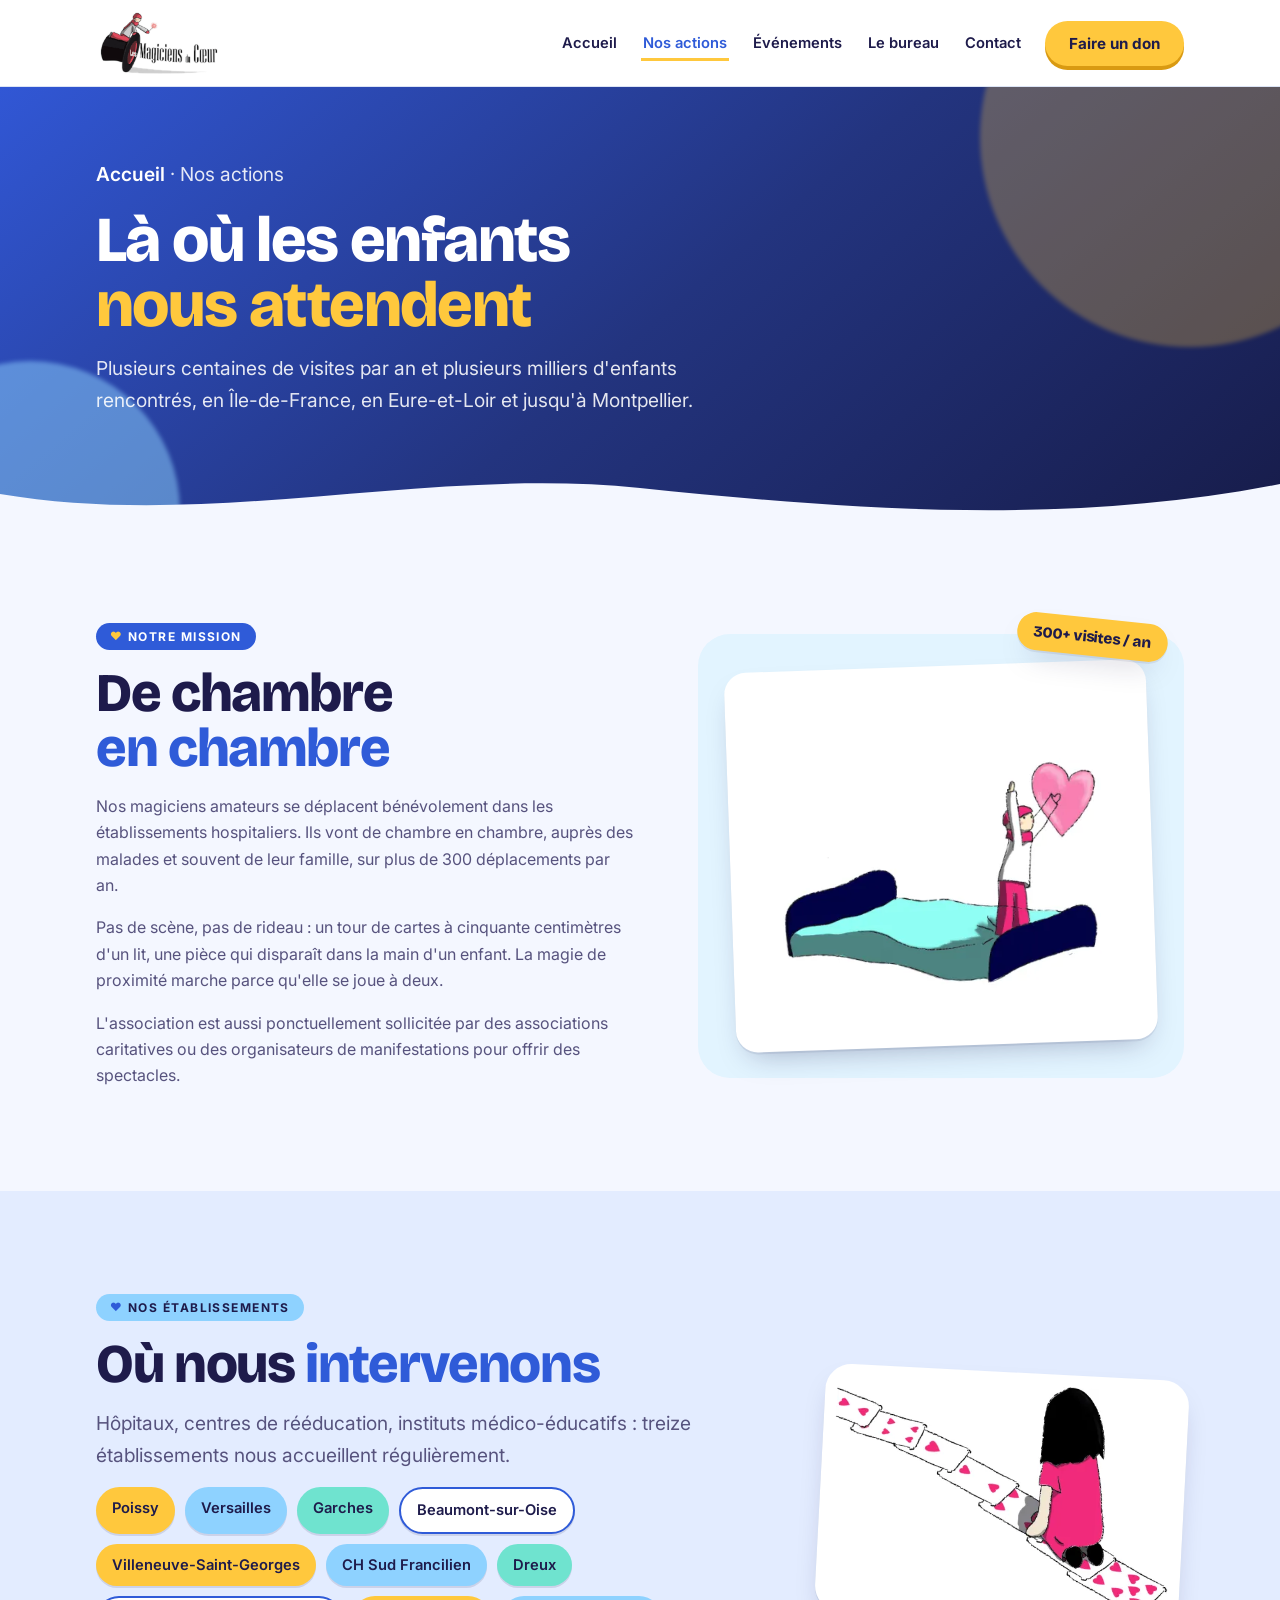
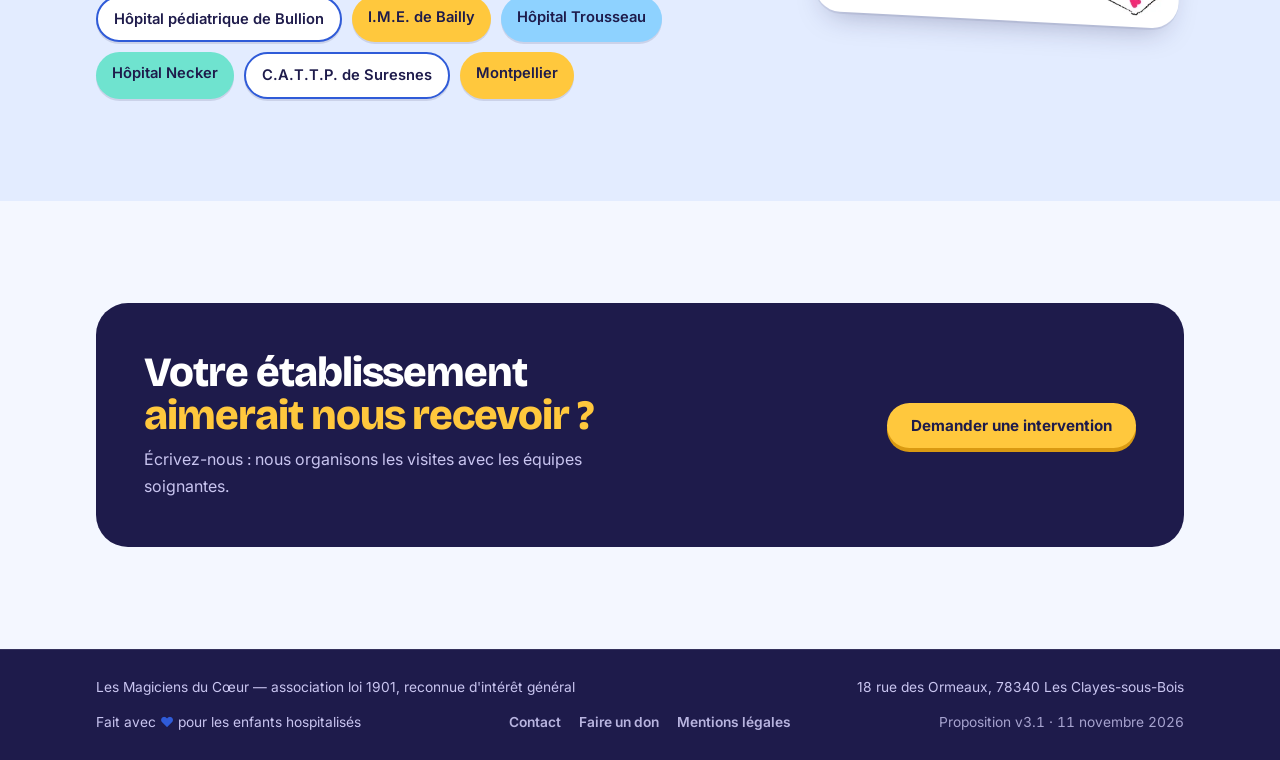
==== actions.html @ b3594565 "Mise à jour du site le 12/11/2026 à 11:50 (Éditeur de site)" ====
<!doctype html>
<html lang="fr"><head>
<meta charset="utf-8">
<meta name="viewport" content="width=device-width, initial-scale=1, viewport-fit=cover">
<title>Nos actions · Magiciens du Cœur</title>
<meta name="description" content="Les treize établissements où interviennent les Magiciens du Cœur, en Île-de-France, en Eure-et-Loir et jusqu'à Montpellier.">
<meta name="theme-color" content="#2F5BD8">
<link rel="icon" type="image/png" href="img/logo.png">
<meta property="og:type" content="website">
<meta property="og:site_name" content="Les Magiciens du Cœur">
<meta property="og:title" content="Nos actions · Magiciens du Cœur">
<meta property="og:description" content="Les treize établissements où interviennent les Magiciens du Cœur, en Île-de-France, en Eure-et-Loir et jusqu'à Montpellier.">
<meta property="og:image" content="img/logo.png">
<link rel="stylesheet" href="https://fonts.googleapis.com/css2?family=Bricolage+Grotesque:opsz,wght@12..96,600;12..96,800&amp;family=Inter:wght@400;500;600;700&amp;display=swap">
<link rel="stylesheet" href="style.css">
<meta name="editeur-publication" content="rsale1107/magiciensducoeur"></head>
<body>
<a class="skip" href="#contenu">Aller au contenu</a>
<header>
  <div class="wrap nav">
    <a class="brand" href="index.html" aria-label="Les Magiciens du Cœur, accueil"><img src="img/logo.png" alt="Les Magiciens du Cœur"></a>
    <button class="burger" id="burger" type="button" aria-label="Ouvrir le menu" aria-expanded="false" aria-controls="menu">
      <svg viewBox="0 0 24 24" fill="none" stroke="currentColor" stroke-width="2.4" stroke-linecap="round"><path d="M4 7h16M4 12h16M4 17h16"></path></svg>
    </button>
    <nav class="menu" id="menu" aria-label="Menu principal">
      <a class="link" href="index.html">Accueil</a><a class="link" href="actions.html" aria-current="page">Nos actions</a><a class="link" href="evenements.html">Événements</a><a class="link" href="bureau.html">Le bureau</a><a class="link" href="contact.html">Contact</a>
      <a class="btn btn-sun" href="don.html">Faire un don</a>
    </nav>
  </div>
</header>
<main id="contenu">
<section class="phero">
  <div class="blob b1"></div><div class="blob b2"></div>
  <div class="wrap"><div class="phero-in">
    <p class="crumb"><a href="index.html">Accueil</a> · Nos actions</p>
    <h1>Là où les enfants <span class="y">nous attendent</span></h1>
    <p>Plusieurs centaines de visites par an et plusieurs milliers d'enfants rencontrés, en Île-de-France, en Eure-et-Loir et jusqu'à Montpellier.</p>
  </div></div>
  <svg class="wave" viewBox="0 0 1440 56" preserveAspectRatio="none" aria-hidden="true"><path d="M0 28 C 240 64 480 0 720 22 S 1200 60 1440 18 L1440 56 L0 56 Z"></path></svg>
</section>
<section>
  <div class="wrap sec">
    <div class="mission">
      <div class="prose">
        <span class="tag">Notre mission</span>
        <h2>De chambre <span class="hl">en chambre</span></h2>
        <p>Nos magiciens amateurs se déplacent bénévolement dans les établissements hospitaliers. Ils vont de chambre en chambre, auprès des malades et souvent de leur famille, sur plus de 300 déplacements par an.</p>
        <p>Pas de scène, pas de rideau : un tour de cartes à cinquante centimètres d'un lit, une pièce qui disparaît dans la main d'un enfant. La magie de proximité marche parce qu'elle se joue à deux.</p>
        <p>L'association est aussi ponctuellement sollicitée par des associations caritatives ou des organisateurs de manifestations pour offrir des spectacles.</p>
      </div>
      <div class="illus">
        <div class="frame"><img src="img/perso1.webp" alt="Illustration : un enfant debout sur son lit d'hôpital lève les bras vers un grand cœur rose"></div>
        <span class="sticker">300+ visites / an</span>
      </div>
    </div>
  </div>
</section>

<section class="band-sky">
  <div class="wrap sec">
    <div class="places">
      <div class="head">
        <span class="tag sky">Nos établissements</span>
        <h2>Où nous <span class="hl">intervenons</span></h2>
        <p class="lede">Hôpitaux, centres de rééducation, instituts médico-éducatifs : treize établissements nous accueillent régulièrement.</p>
        <div class="chips">
          <span class="chip">Poissy</span>
          <span class="chip">Versailles</span>
          <span class="chip">Garches</span>
          <span class="chip">Beaumont-sur-Oise</span>
          <span class="chip">Villeneuve-Saint-Georges</span>
          <span class="chip">CH Sud Francilien</span>
          <span class="chip">Dreux</span>
          <span class="chip">Hôpital pédiatrique de Bullion</span>
          <span class="chip">I.M.E. de Bailly</span>
          <span class="chip">Hôpital Trousseau</span>
          <span class="chip">Hôpital Necker</span>
          <span class="chip">C.A.T.T.P. de Suresnes</span>
          <span class="chip">Montpellier</span>
        </div>
      </div>
      <div class="pic"><img src="img/perso4.webp" alt="Illustration : une petite fille en rose avance sur un chemin de cartes à jouer"></div>
    </div>
  </div>
</section>

<section>
  <div class="wrap sec">
    <div class="cta">
      <div><h2>Votre établissement <span class="y">aimerait nous recevoir ?</span></h2><p>Écrivez-nous : nous organisons les visites avec les équipes soignantes.</p></div>
      <div class="btns"><a class="btn btn-sun" href="contact.html">Demander une intervention</a></div>
    </div>
  </div>
</section>
</main>
<footer>
  <div class="wrap foot">
    <span>Les Magiciens du Cœur — association loi 1901, reconnue d'intérêt général</span>
    <span>18 rue des Ormeaux, 78340 Les Clayes-sous-Bois</span>
    <span>Fait avec <span class="h">♥</span> pour les enfants hospitalisés</span>
    <nav class="foot-links" aria-label="Liens utiles"><a href="contact.html">Contact</a><a href="don.html">Faire un don</a><a href="mentions-legales.html">Mentions légales</a></nav>
    <span class="ver">Proposition v3.1 · 11 novembre 2026</span>
  </div>
</footer>
<script src="site.js"></script>


</body></html>
---- style.css ----
/* Base commune à toutes les pages */
html{-webkit-text-size-adjust:100%}
:root{padding-top:env(safe-area-inset-top,0px);padding-bottom:env(safe-area-inset-bottom,0px)}
body{margin:0}
[hidden]{display:none!important}

/* Layout : bandes de couleur franches empilées comme un jeu de cartes, illustrations d'origine en vedette, contenu sur 1120px */
:root{
  --bg:#F4F7FF;
  --surface:#FFFFFF;
  --ink:#1E1B4B;
  --ink-soft:#57537E;
  --blue:#2F5BD8;
  --heart:#2F5BD8;
  --blue-deep:#1D3FA6;
  --blue-pale:#E3ECFF;
  --sky:#8ED2FF;
  --sky-pale:#E2F4FF;
  --sun:#FFC83D;
  --sun-pale:#FFF1C9;
  --mint:#6FE3CF;
  --mint-pale:#DDF8F3;
  --navy:#1E1B4B;
  --on-color:#1E1B4B;
  --on-navy:#FFFFFF;
  --on-navy-soft:#C9C5F0;
  --line:#DCE4F5;
  --shadow:0 2px 0 rgba(30,27,75,.08), 0 14px 30px -14px rgba(30,27,75,.35);
  --f-display:"Bricolage Grotesque","Avenir Next","Segoe UI",system-ui,sans-serif;
  --f-body:"Inter",-apple-system,BlinkMacSystemFont,"Segoe UI",Roboto,sans-serif;
}
@media (prefers-color-scheme: dark){
  :root:not([data-theme="light"]){
    --bg:#15132E;
    --surface:#1F1C40;
    --ink:#F4F2FF;
    --ink-soft:#B9B5DA;
    --blue:#7B97FF;
    --heart:#FF4F86;
    --blue-deep:#3F63D9;
    --blue-pale:#1A2350;
    --sky-pale:#182E48;
    --sun-pale:#3A3020;
    --mint-pale:#173A3A;
    --navy:#0C0A22;
    --line:#332F5C;
    --shadow:0 2px 0 rgba(0,0,0,.3), 0 14px 30px -14px rgba(0,0,0,.8);
    color-scheme:dark;
  }
}
:root[data-theme="dark"]{
  --bg:#15132E;
  --surface:#1F1C40;
  --ink:#F4F2FF;
  --ink-soft:#B9B5DA;
  --blue:#7B97FF;
    --heart:#FF4F86;
  --blue-deep:#3F63D9;
  --blue-pale:#1A2350;
  --sky-pale:#182E48;
  --sun-pale:#3A3020;
  --mint-pale:#173A3A;
  --navy:#0C0A22;
  --line:#332F5C;
  --shadow:0 2px 0 rgba(0,0,0,.3), 0 14px 30px -14px rgba(0,0,0,.8);
  color-scheme:dark;
}

*{box-sizing:border-box}
[hidden]{display:none!important}
body{background:var(--bg);color:var(--ink);font-family:var(--f-body);font-size:16px;line-height:1.65;-webkit-font-smoothing:antialiased;overflow-x:hidden}
body::before{content:"";position:fixed;inset:0 0 auto;height:env(safe-area-inset-top,0px);z-index:30;background:var(--surface)}
h1,h2,h3{font-family:var(--f-display);font-weight:800;line-height:1.02;text-wrap:balance;margin:0;letter-spacing:-.025em}
p{margin:0}
a{color:inherit}
img{max-width:100%;display:block}
:focus-visible{outline:3px solid var(--sun);outline-offset:3px;border-radius:6px}

.wrap{width:100%;max-width:1120px;margin-inline:auto;
  padding-left:max(16px,env(safe-area-inset-left,0px));
  padding-right:max(16px,env(safe-area-inset-right,0px))}
.sec{padding-block:clamp(56px,8vw,104px);display:flex;flex-direction:column;gap:clamp(28px,4vw,48px)}
.tag::before{content:"♥";color:var(--heart);font-size:.95em;letter-spacing:0}
.tag:not(.sky):not(.sun):not(.mint)::before{color:var(--sun)}
.tag{display:inline-flex;align-self:flex-start;align-items:center;gap:.5em;font:700 .75rem var(--f-body);letter-spacing:.12em;
  text-transform:uppercase;padding:6px 14px;border-radius:999px;background:var(--blue);color:#fff}
.tag.sky{background:var(--sky);color:var(--on-color)}
.tag.sun{background:var(--sun);color:var(--on-color)}
.tag.mint{background:var(--mint);color:var(--on-color)}
h2{font-size:clamp(2rem,5vw,3.4rem)}
h2 .hl{color:var(--blue)}
.lede{font-size:clamp(1.04rem,1.7vw,1.2rem);color:var(--ink-soft);max-width:60ch}
.head{display:flex;flex-direction:column;gap:16px}

.btn{display:inline-flex;align-items:center;justify-content:center;gap:.5em;font:700 .95rem var(--f-body);padding:13px 24px;
  border-radius:999px;border:0;text-decoration:none;cursor:pointer;transition:transform .18s cubic-bezier(.3,1.6,.5,1),box-shadow .18s}
.btn:hover{transform:translateY(-2px) rotate(-1deg)}
.btn-blue{background:var(--blue);color:#fff;box-shadow:0 4px 0 var(--blue-deep)}
.btn-sun{background:var(--sun);color:var(--on-color);box-shadow:0 4px 0 #D99A12}
.btn-white{background:#fff;color:#1E1B4B;box-shadow:0 4px 0 rgba(30,27,75,.25)}

/* ---------- en-tête ---------- */
header{position:sticky;top:env(safe-area-inset-top,0px);z-index:20;background:var(--surface);border-bottom:1px solid var(--line)}
.nav{display:flex;align-items:center;gap:10px 22px;flex-wrap:wrap;padding-block:10px}
.brand{margin-right:auto;display:flex;align-items:center;text-decoration:none;background:#fff;border-radius:14px;padding:2px 10px 2px 4px}
.brand img{height:62px;width:auto}
.nav a.link{text-decoration:none;font-weight:600;font-size:.92rem;color:var(--ink);padding:6px 2px;background:linear-gradient(var(--sun),var(--sun)) left bottom/0 3px no-repeat;transition:background-size .2s}
.nav a.link:hover{background-size:100% 3px}

/* ---------- ouverture ---------- */
.hero{position:relative;overflow:hidden;background:linear-gradient(140deg,#3157D5 0%,#23347F 52%,#171C4A 100%);color:#fff}
.blob{position:absolute;border-radius:50%;filter:blur(2px);opacity:.9;pointer-events:none}
.blob.b1{width:420px;height:420px;background:var(--sun);right:-120px;top:-160px;opacity:.55}
.blob.b2{width:300px;height:300px;background:var(--sky);left:-120px;bottom:-140px;opacity:.5}
.hearts{position:absolute;inset:0;pointer-events:none}
.hearts span{position:absolute;color:var(--heart);opacity:.35;animation:float 9s ease-in-out infinite}
@keyframes float{0%,100%{transform:translateY(0) rotate(-8deg)}50%{transform:translateY(-18px) rotate(8deg)}}
.hero .wrap{position:relative;z-index:1}
.hero-in{padding-block:clamp(48px,7vw,88px) clamp(80px,10vw,120px);display:grid;grid-template-columns:minmax(0,1.1fr) minmax(0,.9fr);gap:clamp(28px,5vw,60px);align-items:center}
.hero h1{font-size:clamp(2.5rem,6.6vw,4.8rem)}
.hero h1 .y{color:var(--sun);display:inline-block;transform:rotate(-2deg)}
.hero p.sub{font-size:clamp(1.05rem,1.8vw,1.25rem);max-width:44ch;margin-top:22px;color:rgba(255,255,255,.92)}
.hero-cta{display:flex;flex-wrap:wrap;gap:14px;margin-top:30px}
.hero-ghost{color:#fff;border:2px solid rgba(255,255,255,.7);background:transparent}
.hero-badge{margin-top:26px;display:inline-flex;align-items:center;gap:10px;background:rgba(255,255,255,.16);border:1px solid rgba(255,255,255,.35);
  padding:8px 16px 8px 8px;border-radius:999px;font-size:.88rem;font-weight:500}
.hero-badge b{background:var(--sun);color:#1E1B4B;border-radius:999px;padding:3px 10px;font-weight:800}

.stage{position:relative;min-width:0}
.stage-card{background:#fff;border-radius:28px;padding:18px;transform:rotate(2.5deg);box-shadow:0 30px 60px -24px rgba(10,15,60,.65);position:relative}
.stage-card::after{content:"";position:absolute;inset:-12px -12px auto auto;width:64px;height:64px;border-radius:50%;background:var(--sun);
  box-shadow:inset 0 0 0 6px rgba(255,255,255,.5);z-index:-1}
.sprite{position:relative;width:100%;aspect-ratio:300/286;max-width:100%;overflow:hidden;border-radius:16px;background:#fff}
.sprite img{position:absolute;top:0;left:0;height:100%;width:700%;max-width:none;animation:play 3.5s steps(7) infinite}
@keyframes play{from{transform:translateX(0)}to{transform:translateX(-100%)}}
.stage-cap{position:absolute;left:-14px;bottom:-18px;background:var(--navy);color:#fff;font:700 .86rem var(--f-display);padding:10px 16px;border-radius:14px;transform:rotate(-4deg);box-shadow:var(--shadow)}
.wave{position:absolute;left:0;right:0;bottom:-1px;height:56px;width:100%;display:block}
.wave path{fill:var(--bg)}

/* ---------- chiffres ---------- */
.figs{display:grid;grid-template-columns:repeat(4,minmax(0,1fr));gap:16px;margin-top:clamp(-70px,-6vw,-40px);position:relative;z-index:2}
.fig{border-radius:22px;padding:22px 22px 20px;display:flex;flex-direction:column;gap:6px;color:var(--on-color);box-shadow:var(--shadow);min-width:0}
.fig:nth-child(1){background:var(--sun);transform:rotate(-1.5deg)}
.fig:nth-child(2){background:var(--sky);transform:rotate(1deg)}
.fig:nth-child(3){background:var(--mint);transform:rotate(-.8deg)}
.fig:nth-child(4){background:#fff;transform:rotate(1.4deg);border:2px solid var(--blue)}
.fig b{font:800 clamp(2.2rem,4.6vw,3.2rem)/1 var(--f-display);font-variant-numeric:tabular-nums;letter-spacing:-.03em}
.fig span{font-size:.9rem;font-weight:600}

/* ---------- mission ---------- */
.mission{display:grid;grid-template-columns:minmax(0,1.05fr) minmax(0,.95fr);gap:clamp(28px,5vw,64px);align-items:center}
.prose{display:flex;flex-direction:column;gap:16px;min-width:0;max-width:60ch}
.prose p{color:var(--ink-soft)}
.quote{font:800 clamp(1.4rem,2.8vw,2rem)/1.15 var(--f-display);color:var(--ink);letter-spacing:-.02em}
.quote em{font-style:normal;color:var(--blue)}
.illus{background:var(--sky-pale);border-radius:32px;padding:clamp(18px,3vw,32px);position:relative;min-width:0}
.illus .frame{background:#fff;border-radius:22px;padding:14px;transform:rotate(-2deg);box-shadow:var(--shadow)}
.illus .sticker{position:absolute;right:16px;top:-16px;background:var(--sun);color:#1E1B4B;font:800 .95rem var(--f-display);padding:10px 16px;border-radius:999px;transform:rotate(6deg);box-shadow:var(--shadow)}

/* ---------- établissements ---------- */
.band-sky{background:var(--blue-pale)}
.places{display:grid;grid-template-columns:minmax(0,1.3fr) minmax(0,.7fr);gap:clamp(24px,4vw,48px);align-items:center}
.chips{display:flex;flex-wrap:wrap;gap:10px}
.chip{border-radius:999px;padding:9px 16px;font-weight:600;font-size:.92rem;color:var(--on-color);box-shadow:0 2px 0 rgba(30,27,75,.12)}
.chip:nth-child(4n+1){background:var(--sun)}
.chip:nth-child(4n+2){background:var(--sky)}
.chip:nth-child(4n+3){background:var(--mint)}
.chip:nth-child(4n+4){background:#fff;border:2px solid var(--blue);color:#1E1B4B}
.places .pic{background:#fff;border-radius:26px;padding:12px;transform:rotate(3deg);box-shadow:var(--shadow);min-width:0}

/* ---------- parrains ---------- */
.towns{display:grid;grid-template-columns:repeat(3,minmax(0,1fr));gap:20px}
.town{background:var(--surface);border-radius:24px;overflow:hidden;display:flex;flex-direction:column;box-shadow:var(--shadow);min-width:0;border:1px solid var(--line)}
.town .top{height:96px;display:flex;align-items:flex-end;padding:16px 20px;position:relative}
.town:nth-child(1) .top{background:var(--sun)}
.town:nth-child(2) .top{background:var(--sky)}
.town:nth-child(3) .top{background:var(--mint)}
.town .top h3{font-size:1.7rem;color:var(--on-color)}
.town .play{position:absolute;right:18px;top:18px;width:46px;height:46px;border-radius:50%;background:var(--blue);display:grid;place-items:center;
  text-decoration:none;box-shadow:0 4px 0 var(--blue-deep);transition:transform .18s cubic-bezier(.3,1.6,.5,1)}
.town .play:hover{transform:scale(1.1)}
.town .play svg{width:16px;height:16px;margin-left:3px}
.town .body{padding:18px 20px 22px;display:flex;flex-direction:column;gap:12px}
.town .body p{color:var(--ink-soft);font-size:.94rem}
.town .links{display:flex;flex-wrap:wrap;gap:8px 18px}
.town .links a{font-weight:700;font-size:.9rem;color:var(--blue);text-decoration:none}
.town .links a:hover{text-decoration:underline}

/* ---------- bureau ---------- */
.people{display:grid;grid-template-columns:repeat(3,minmax(0,1fr));gap:clamp(18px,3vw,30px)}
.person{border-radius:26px;padding:12px 12px 18px;display:flex;flex-direction:column;gap:14px;box-shadow:var(--shadow);min-width:0;
  transition:transform .25s cubic-bezier(.3,1.6,.5,1)}
.person:nth-child(6n+1){background:var(--blue);transform:rotate(-1.6deg)}
.person:nth-child(6n+2){background:var(--sky);transform:rotate(1.2deg)}
.person:nth-child(6n+3){background:var(--sun);transform:rotate(-.8deg)}
.person:nth-child(6n+4){background:var(--mint);transform:rotate(1.5deg)}
.person:nth-child(6n+5){background:var(--sun);transform:rotate(-1.2deg)}
.person:nth-child(6n+6){background:var(--sky);transform:rotate(.9deg)}
.person:hover{transform:rotate(0) translateY(-4px)}
.person img{width:100%;aspect-ratio:1/1;object-fit:cover;border-radius:18px;background:#fff}
.person .who{padding-inline:8px;display:flex;flex-direction:column;gap:2px;color:#1E1B4B}
.person:nth-child(6n+1) .who{color:#fff}
.person .who b{font:800 1.25rem/1.15 var(--f-display);letter-spacing:-.01em}
.person .who span{font-size:.86rem;font-weight:600;opacity:.85}

/* ---------- don ---------- */
.band-sun{background:var(--sun);color:#1E1B4B}
.band-sun .lede{color:#3E3A6B}
.band-sun h2 .hl{color:#1D3FA6}
.don{display:grid;grid-template-columns:minmax(0,1.05fr) minmax(0,.95fr);gap:clamp(24px,4vw,48px);align-items:start}
.calc{background:#fff;color:#1E1B4B;border-radius:28px;padding:clamp(22px,3vw,32px);display:flex;flex-direction:column;gap:18px;
  box-shadow:0 6px 0 #D99A12,0 30px 50px -30px rgba(120,70,0,.6);min-width:0}
.calc h3{font-size:1.5rem}
.amounts{display:flex;flex-wrap:wrap;gap:8px}
.amt{background:#F4F7FF;border:2px solid #DCE4F5;color:#1E1B4B;border-radius:999px;padding:9px 18px;font:700 .95rem var(--f-body);cursor:pointer;font-variant-numeric:tabular-nums}
.amt:hover{border-color:#2F5BD8}
.amt[aria-pressed="true"]{background:#2F5BD8;border-color:#2F5BD8;color:#fff}
.field{display:flex;flex-direction:column;gap:7px}
.field label{font-size:.78rem;font-weight:700;letter-spacing:.08em;text-transform:uppercase;color:#57537E}
.inputrow{display:flex;align-items:center;gap:10px;border:2px solid #DCE4F5;border-radius:14px;padding:10px 16px;background:#F4F7FF}
.inputrow:focus-within{border-color:#2F5BD8}
.inputrow input{border:0;background:transparent;color:#1E1B4B;font:800 1.6rem var(--f-display);width:100%;min-width:0;font-variant-numeric:tabular-nums}
.inputrow input:focus{outline:none}
.inputrow .cur{font:800 1.5rem var(--f-display);color:#57537E}
.result{background:linear-gradient(135deg,#3B68E8,#1F3FA8);color:#fff;border-radius:18px;padding:20px 22px;display:flex;flex-direction:column;gap:6px}
.result .big{font:800 clamp(2.4rem,5vw,3.2rem)/1 var(--f-display);font-variant-numeric:tabular-nums;letter-spacing:-.03em}
.result .cap{font-size:.9rem;opacity:.92}
.pp{display:flex;align-items:center;justify-content:center;gap:0;white-space:pre-wrap;width:100%;padding:15px 20px;border-radius:999px;
  background:#FFC439;color:#142C8E;font:700 1.02rem var(--f-body);text-decoration:none;box-shadow:0 4px 0 #D9A21E;
  transition:transform .18s cubic-bezier(.3,1.6,.5,1)}
.pp:hover{transform:translateY(-2px)}
.pp .wm{font-style:italic;font-weight:800;letter-spacing:-.01em}
.pp .wm i{font-style:inherit;color:#0070E0}
.pp-note{font-size:.8rem;color:#57537E;text-align:center;margin-top:-8px}
.pp-cfg{font-size:.8rem;color:#9A5B00;background:#FFF1C9;border-radius:10px;padding:8px 12px;text-align:center;margin-top:-8px}
.ver{font-variant-numeric:tabular-nums;opacity:.8}
.fineprint{font-size:.78rem;color:#57537E;line-height:1.6}
.side{display:flex;flex-direction:column;gap:18px;min-width:0}
.addr{background:#1E1B4B;color:#fff;border-radius:24px;padding:22px 24px;display:flex;flex-direction:column;gap:3px;transform:rotate(-1deg)}
.addr .lbl{font:700 .75rem var(--f-body);letter-spacing:.12em;text-transform:uppercase;color:var(--sun);margin-bottom:8px}
.addr b{font:800 1.15rem var(--f-display)}
.addr .line{color:#C9C5F0}
.copy{align-self:flex-start;margin-top:14px;background:transparent;border:2px solid rgba(255,255,255,.4);color:#fff;border-radius:999px;padding:7px 16px;font:700 .85rem var(--f-body);cursor:pointer}
.copy:hover{border-color:var(--sun)}
.side p{color:#3E3A6B}

/* ---------- contact ---------- */
.band-navy{background:var(--navy);color:var(--on-navy);position:relative;overflow:hidden}
.band-navy .lede{color:var(--on-navy-soft)}
.band-navy h2 .hl{color:var(--sun)}
.contact{display:grid;grid-template-columns:minmax(0,.8fr) minmax(0,1.2fr);gap:clamp(24px,4vw,56px);align-items:start}
.contact .illu{background:#fff;border-radius:24px;padding:12px;transform:rotate(-3deg);max-width:320px}
.form{display:grid;grid-template-columns:repeat(2,minmax(0,1fr));gap:14px;min-width:0}
.form .full{grid-column:1/-1}
.form label{display:block;margin-bottom:6px;font-size:.78rem;font-weight:700;letter-spacing:.08em;text-transform:uppercase;color:var(--on-navy-soft)}
.form input,.form select,.form textarea{width:100%;min-width:0;background:rgba(255,255,255,.08);color:#fff;border:2px solid rgba(255,255,255,.2);
  border-radius:14px;padding:12px 15px;font:400 1rem var(--f-body)}
.form input:focus,.form select:focus,.form textarea:focus{outline:none;border-color:var(--sky)}
.form textarea{min-height:140px;resize:vertical}
.form input::placeholder,.form textarea::placeholder{color:rgba(255,255,255,.45)}
.form select{appearance:none;background-image:linear-gradient(45deg,transparent 50%,#C9C5F0 50%),linear-gradient(135deg,#C9C5F0 50%,transparent 50%);
  background-position:calc(100% - 20px) 50%,calc(100% - 14px) 50%;background-size:6px 6px,6px 6px;background-repeat:no-repeat;padding-right:40px}
.form select option{background:#1E1B4B;color:#fff}
.sent{background:var(--blue);border-radius:24px;padding:24px;display:flex;flex-direction:column;gap:8px}
.sent b{font:800 1.5rem var(--f-display)}

footer{background:var(--navy);color:var(--on-navy-soft);font-size:.86rem;border-top:1px solid rgba(255,255,255,.1)}
.foot{padding-block:26px;display:flex;flex-wrap:wrap;gap:12px 28px;justify-content:space-between;align-items:center}
.foot .h{color:var(--heart)}

@media (max-width:900px){
  .hero-in,.mission,.places,.don,.contact{grid-template-columns:minmax(0,1fr)}
  .stage{max-width:420px;margin-inline:auto;width:100%}
  .figs{grid-template-columns:repeat(2,minmax(0,1fr))}
  .towns,.people{grid-template-columns:repeat(2,minmax(0,1fr))}
  .places .pic{max-width:420px}
  .contact .illu{display:none}
}
@media (max-width:560px){
  .towns,.people,.form{grid-template-columns:minmax(0,1fr)}
  .people{max-width:360px;margin-inline:auto;width:100%}
  .brand img{height:52px}
  .nav a.link{font-size:.84rem}
  .nav .btn{padding:10px 16px;font-size:.86rem}
}
@media (prefers-reduced-motion:reduce){
  *{animation:none!important;transition:none!important}
  .sprite img{transform:translateX(-42.857%)}
}

/* ---------- navigation ---------- */
.nav a.link[aria-current="page"]{background-size:100% 3px;color:var(--blue)}
.burger{display:none;margin-left:auto;background:transparent;border:2px solid var(--line);border-radius:12px;width:44px;height:44px;cursor:pointer;color:var(--ink);align-items:center;justify-content:center}
.burger svg{width:22px;height:22px}
.menu{display:flex;align-items:center;gap:6px 22px;flex-wrap:wrap}
@media (max-width:860px){
  .burger{display:inline-flex}
  .brand{margin-right:0}
  .menu{display:none;width:100%;flex-direction:column;align-items:stretch;gap:2px;padding-block:8px 14px}
  .menu.open{display:flex}
  .nav a.link{padding:12px 4px;font-size:1rem;border-bottom:1px solid var(--line);background:none}
  .nav a.link[aria-current="page"]{color:var(--blue);background:none}
  .menu .btn{margin-top:10px}
}

/* ---------- en-tête des pages intérieures ---------- */
.phero{position:relative;overflow:hidden;background:linear-gradient(140deg,#3157D5 0%,#23347F 52%,#171C4A 100%);color:#fff}
.phero .wrap{position:relative;z-index:1}
.phero-in{padding-block:clamp(44px,6vw,72px) clamp(72px,9vw,104px);display:flex;flex-direction:column;gap:16px;max-width:760px}
.phero h1{font-size:clamp(2.3rem,6vw,4rem)}
.phero h1 .y{color:var(--sun)}
.phero p{font-size:clamp(1.04rem,1.7vw,1.2rem);color:rgba(255,255,255,.88);max-width:56ch}
.crumb{font-size:.86rem;color:rgba(255,255,255,.75)}
.crumb a{color:#fff;font-weight:600;text-decoration:none}
.crumb a:hover{text-decoration:underline}

.phero .blob.b1{opacity:.28}
.phero:has(+ .band-sun) .wave path{fill:var(--sun)}
.phero:has(+ .band-navy) .wave path{fill:var(--navy)}
.phero:has(+ .band-sky) .wave path{fill:var(--blue-pale)}

/* ---------- cartes d'orientation (accueil) ---------- */
.doors{display:grid;grid-template-columns:repeat(3,minmax(0,1fr));gap:20px}
.door{border-radius:26px;padding:26px 24px;display:flex;flex-direction:column;gap:12px;text-decoration:none;color:#1E1B4B;box-shadow:var(--shadow);
  transition:transform .22s cubic-bezier(.3,1.6,.5,1);min-width:0}
.door:hover{transform:translateY(-4px) rotate(-.6deg)}
.door:nth-child(1){background:var(--sky)}
.door:nth-child(2){background:var(--mint)}
.door:nth-child(3){background:var(--sun)}
.door h3{font-size:1.6rem}
.door p{font-size:.96rem;color:#3E3A6B}
.door .go{margin-top:auto;font-weight:700;display:inline-flex;align-items:center;gap:.4em}
.door .go::after{content:"→";transition:transform .2s}
.door:hover .go::after{transform:translateX(4px)}

/* ---------- bandeau d'appel ---------- */
.cta{background:var(--navy);color:#fff;border-radius:32px;padding:clamp(28px,4vw,48px);display:flex;flex-wrap:wrap;gap:20px 32px;align-items:center;justify-content:space-between;position:relative;overflow:hidden}
.cta h2{font-size:clamp(1.7rem,3.6vw,2.6rem);max-width:20ch}
.cta h2 .y{color:var(--sun)}
.cta p{color:#C9C5F0;margin-top:10px;max-width:46ch}
.cta .btns{display:flex;flex-wrap:wrap;gap:12px}
.cta .ghost{color:#fff;border:2px solid rgba(255,255,255,.6);background:transparent}

/* ---------- événements ---------- */
.empty{border:2px dashed var(--line);border-radius:28px;padding:clamp(26px,4vw,40px);display:grid;grid-template-columns:auto minmax(0,1fr);gap:20px 28px;align-items:center;background:var(--surface)}
.empty .cal{width:92px;height:100px;border-radius:18px;background:#fff;box-shadow:var(--shadow);overflow:hidden;display:flex;flex-direction:column;text-align:center;color:#1E1B4B}
.empty .cal b{background:var(--heart);color:#fff;font:800 .8rem var(--f-body);letter-spacing:.12em;padding:6px 0;text-transform:uppercase}
.empty .cal span{font:800 2.4rem/1 var(--f-display);margin:auto}
.empty h3{font-size:1.5rem}
.empty p{color:var(--ink-soft);margin-top:8px;max-width:56ch}
.empty .btn{margin-top:16px}
.kinds{display:grid;grid-template-columns:repeat(3,minmax(0,1fr));gap:16px}
.kind{background:var(--surface);border:1px solid var(--line);border-radius:22px;padding:22px;display:flex;flex-direction:column;gap:8px;min-width:0}
.kind h3{font-size:1.2rem}
.kind p{color:var(--ink-soft);font-size:.95rem}
.kind .dot{width:40px;height:40px;border-radius:12px;display:grid;place-items:center;font-size:1.2rem;color:#1E1B4B}
.kind:nth-child(1) .dot{background:var(--sky)}
.kind:nth-child(2) .dot{background:var(--mint)}
.kind:nth-child(3) .dot{background:var(--sun)}

/* ---------- contact ---------- */
.coords{display:flex;flex-direction:column;gap:14px}
.coord{background:rgba(255,255,255,.07);border:1px solid rgba(255,255,255,.16);border-radius:18px;padding:16px 18px;display:flex;flex-direction:column;gap:2px}
.coord .lbl{font:700 .74rem var(--f-body);letter-spacing:.12em;text-transform:uppercase;color:var(--sun)}
.coord span{color:#fff}

@media (max-width:900px){
  .doors,.kinds{grid-template-columns:minmax(0,1fr)}
  .empty{grid-template-columns:minmax(0,1fr)}
}

/* ===== v3.1 ===== */
.skip{position:absolute;left:12px;top:-60px;z-index:100;background:var(--sun);color:#1E1B4B;font-weight:700;padding:10px 16px;border-radius:10px;text-decoration:none}
.skip:focus{top:calc(12px + env(safe-area-inset-top,0px))}
.foot-links{display:flex;flex-wrap:wrap;gap:6px 18px}
.foot-links a{color:inherit;font-weight:600;text-decoration:none;opacity:.9}
.foot-links a:hover{text-decoration:underline;opacity:1}
.town .thumb{position:relative;display:block;aspect-ratio:16/9;overflow:hidden;background:#1E1B4B;text-decoration:none}
.town .thumb img{width:100%;height:100%;object-fit:cover;display:block;transition:transform .4s ease}
.town .thumb:hover img{transform:scale(1.05)}
.town .thumb::after{content:"";position:absolute;inset:0;background:linear-gradient(180deg,rgba(30,27,75,0) 40%,rgba(30,27,75,.75))}
.town .tplay{position:absolute;left:50%;top:50%;width:64px;height:64px;margin:-32px 0 0 -32px;border-radius:50%;background:rgba(47,91,216,.92);display:grid;place-items:center;z-index:1;box-shadow:0 8px 20px rgba(0,0,0,.35)}
.town .tplay svg{width:22px;height:22px;margin-left:4px}
.town .tcap{position:absolute;left:16px;bottom:12px;z-index:1;color:#fff;font-weight:700;font-size:.9rem}
.form-cfg{font-size:.85rem;color:#9A5B00;background:#FFF1C9;border-radius:10px;padding:10px 14px;margin:0}
.legal{display:grid;grid-template-columns:repeat(2,minmax(0,1fr));gap:18px}
.legal .lg{background:var(--surface);border:1px solid var(--line);border-radius:20px;padding:22px 24px;display:flex;flex-direction:column;gap:8px;min-width:0}
.legal .lg h2{font-size:1.15rem}
.legal .lg p{color:var(--ink-soft);font-size:.95rem}
.todo{background:#FFF1C9;color:#9A5B00;border-radius:6px;padding:0 6px;font-weight:600}
@media (max-width:700px){.legal{grid-template-columns:minmax(0,1fr)}}
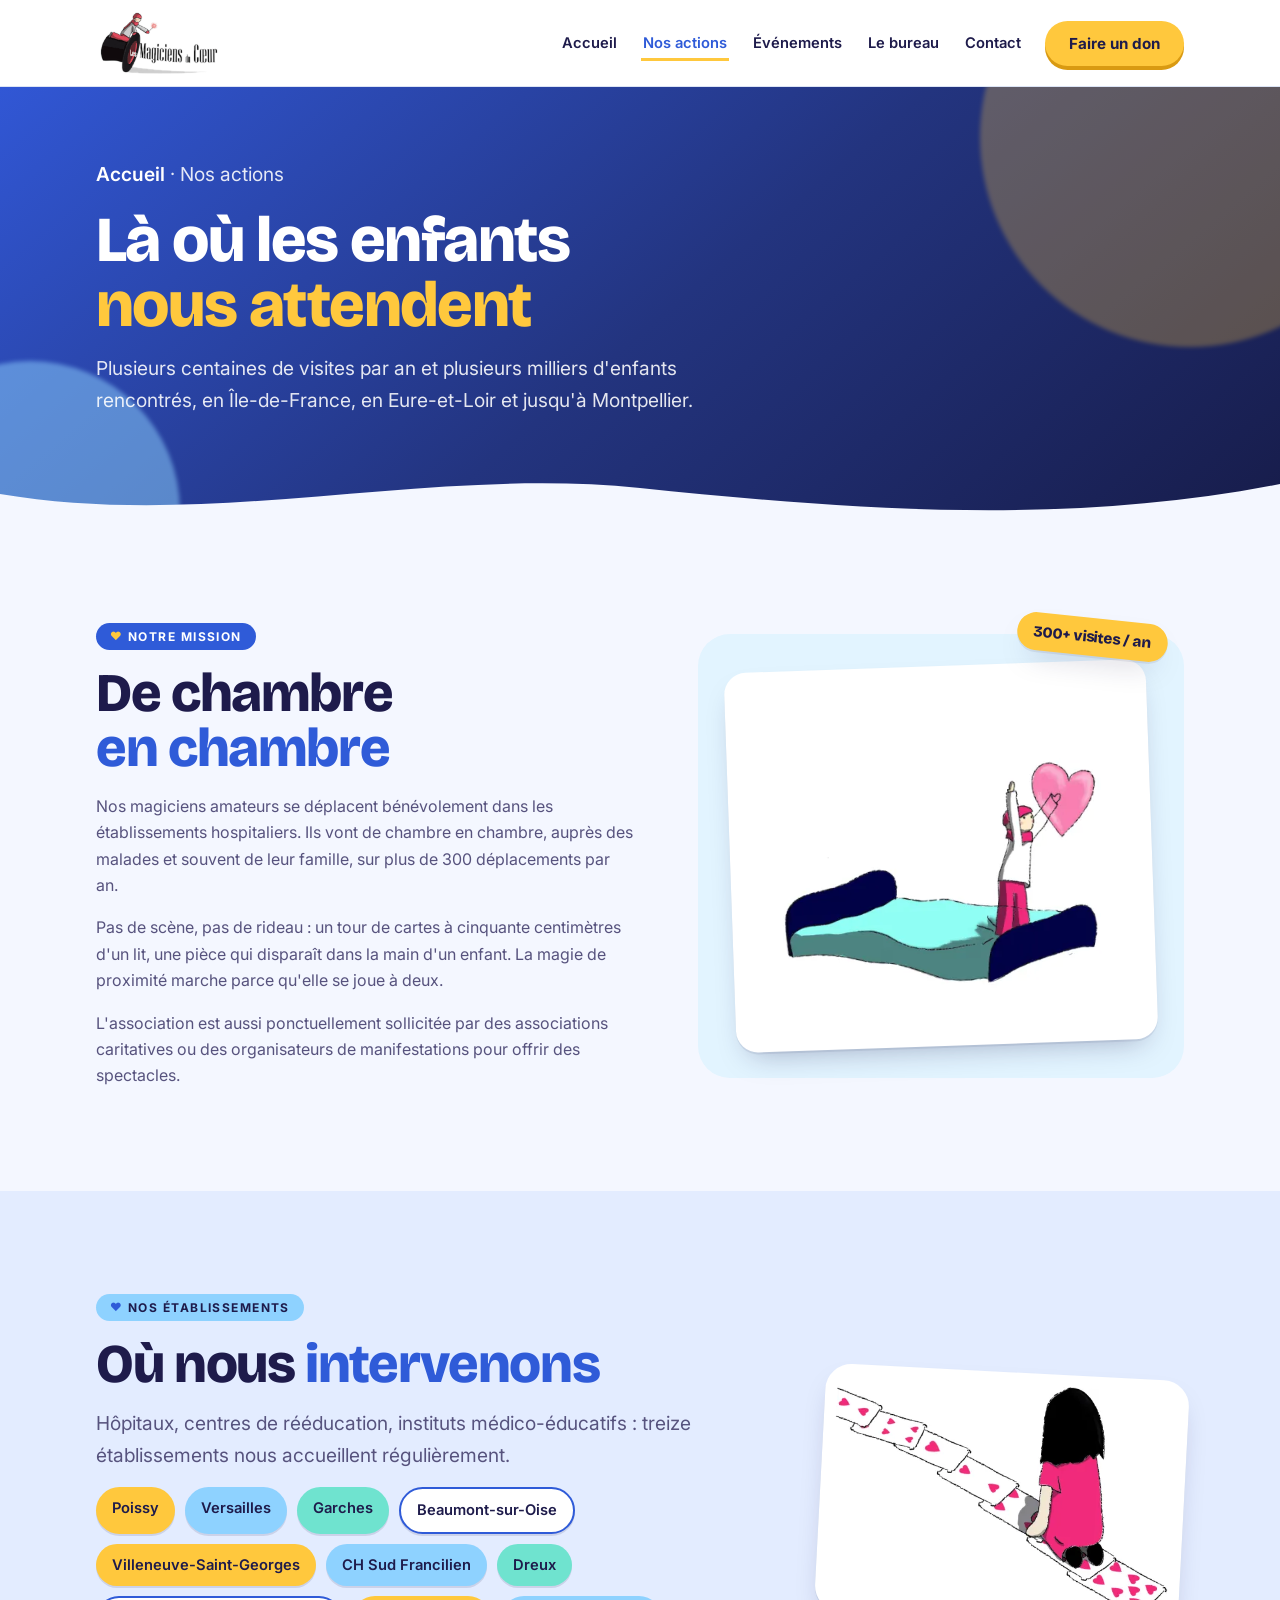
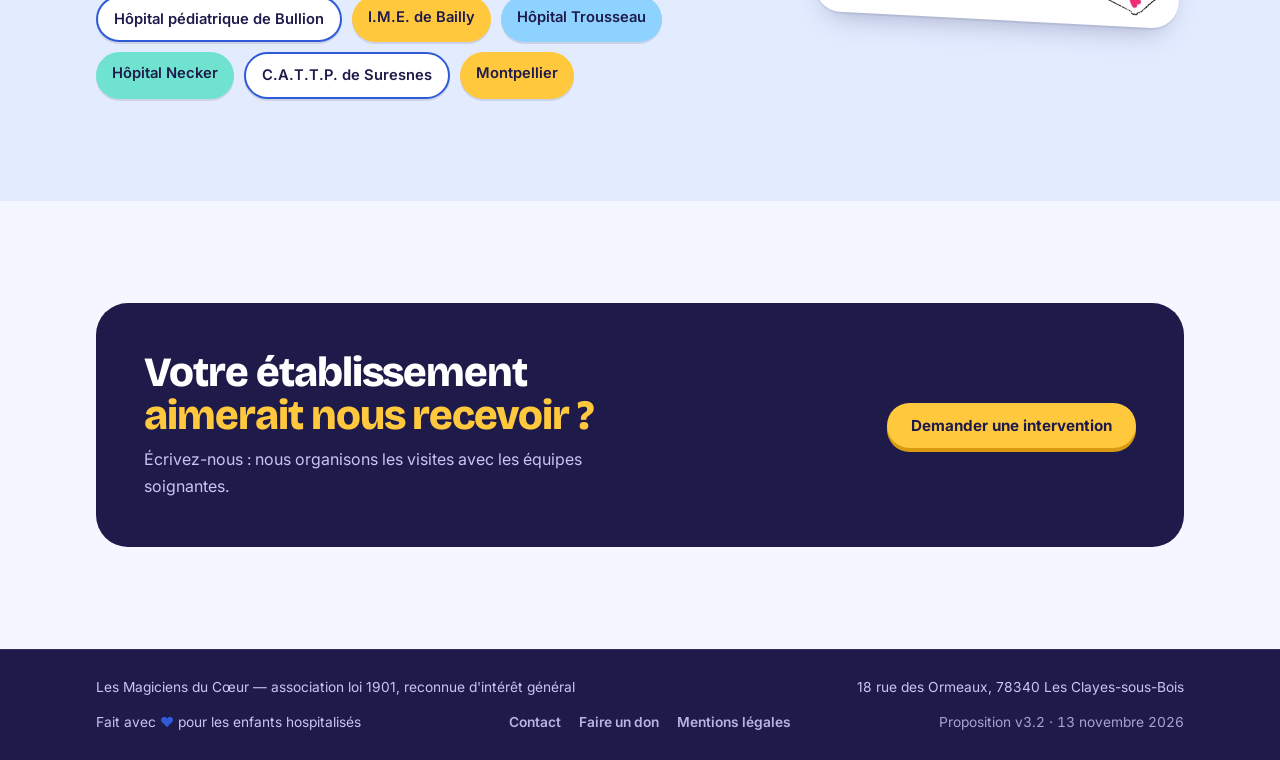
==== commit 72c7115a: "Mise à jour du site par stéphane le 13/11/2026 à 15:27 (Éditeur de site)" ====
--- a/actions.html
+++ b/actions.html
@@ -99,7 +99,7 @@
     <span>18 rue des Ormeaux, 78340 Les Clayes-sous-Bois</span>
     <span>Fait avec <span class="h">♥</span> pour les enfants hospitalisés</span>
     <nav class="foot-links" aria-label="Liens utiles"><a href="contact.html">Contact</a><a href="don.html">Faire un don</a><a href="mentions-legales.html">Mentions légales</a></nav>
-    <span class="ver">Proposition v3.1 · 11 novembre 2026</span>
+    <span class="ver">Proposition v3.2 · 13 novembre 2026</span>
   </div>
 </footer>
 <script src="site.js"></script>
